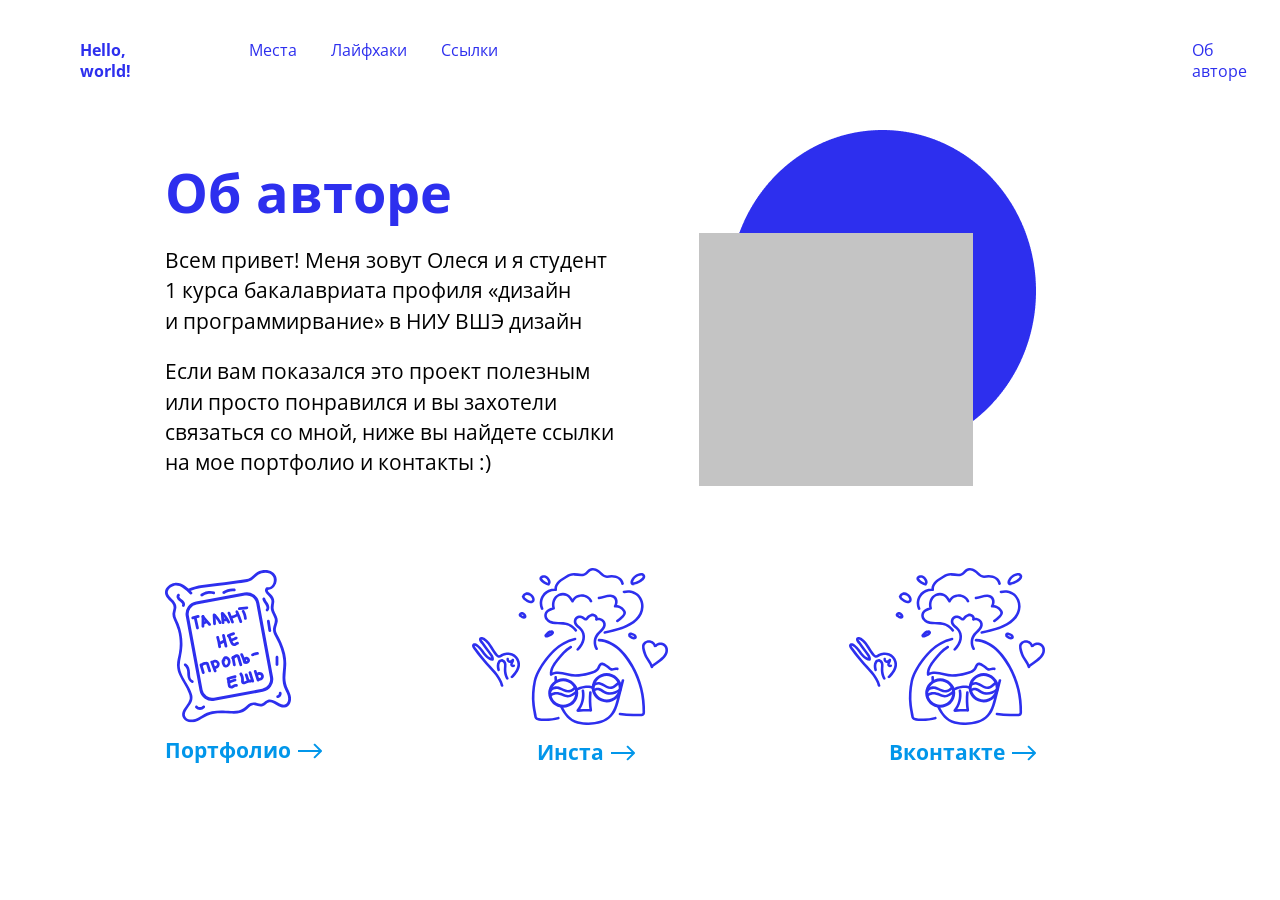
==== author.html @ 7f5475c9 "add last pages" ====
<!DOCTYPE html>
<html lang="en">
<head>
    <meta charset="UTF-8">
    <meta name="viewport" content="width=device-width, initial-scale=1.0">
    <meta http-equiv="X-UA-Compatible" content="ie=edge">
    <title>About author</title>
    <link rel="stylesheet" href="./css/author.css">
</head>
<body>
    <nav>
        <ul>
            <li class="nav-list-item">
                <a href="./index1.html" class="first-link">Hello, world!</a>
            </li>
            <li class="nav-list-item">
               <a href="./map.html">Места</a>
            </li>
            <li class="nav-list-item">
               <a href="./hacks.html">Лайфхаки</a>
            </li>
            <li class="nav-list-item">
               <a href="links.html">Ссылки</a>
            </li>
            <li class="nav-list-item">
               <a href="#">Об авторе</a>
            </li>
        </ul>
    </nav>
    <div class="content">
        <div class="content-text">
            <h2>Об авторе</h2>
            <p>Всем привет! Меня зовут Олеся и&nbsp;я&nbsp;студент 
                1&nbsp;курса бакалавриата профиля &laquo;дизайн 
                и&nbsp;программирвание&raquo; в&nbsp;НИУ ВШЭ дизайн</p>
            <p>Если вам показался это проект полезным или просто понравился и&nbsp;вы&nbsp;захотели связаться со&nbsp;мной, ниже вы&nbsp;найдете ссылки на&nbsp;мое портфолио и&nbsp;контакты :)</p>
        </div>
        <div class="content-pic">
            <img src="./img/my-photo.png" alt="" class="photo-img">
            <img src="./img/Ellipse.png" alt="" class="illustr-img">
        </div>
    </div>
    <div class="links">
        <ul class="links-block">
            <li class="links-block-item">
                <img src="./img/frame-two.svg" alt="">
                <a href="">Портфолио</a>
            </li>
            <li class="links-block-item">
                <img src="./img/boom.svg" alt="">
                <a href="">Инста</a>
            </li>
            <li class="links-block-item">
                <img src="./img/boom.svg" alt="">
                <a href="">Вконтакте</a>
            </li>
        </ul>
    </div>
</body>
</html>
---- css/author.css ----
@import "layout.css";
ul .nav-list-item a  {
    color: #2D2FEE;
}
.content,
.links {
    width: 950px;
    margin: 0 auto;
}
.content {
    margin-top: 80px;
    display: flex;
}
.content-text {
    width: 460px;
    margin-right: 74px;
}
.photo-img {
    position: absolute;
    margin-top: 73px;
}
.illustr-img {
    margin-top: -30px;
    margin-left: 30px;
}
.links {
    margin-top: 90px;
}
.links-block {
    display: flex;
    align-items: center;;
}
.links-block-item {
    display: flex;
    flex-direction: column;
    text-align: center;
    margin-right: 181px;
}
.links-block-item img + a {
    margin-top: 17px;
}
.links-block-item a:after {
    content:"";
    background-image: url(../img/small-arrow.svg);
    width: 24px;
    height: 16px;
    position: absolute;
    margin-left: 7px;
    margin-top: 3px;
}
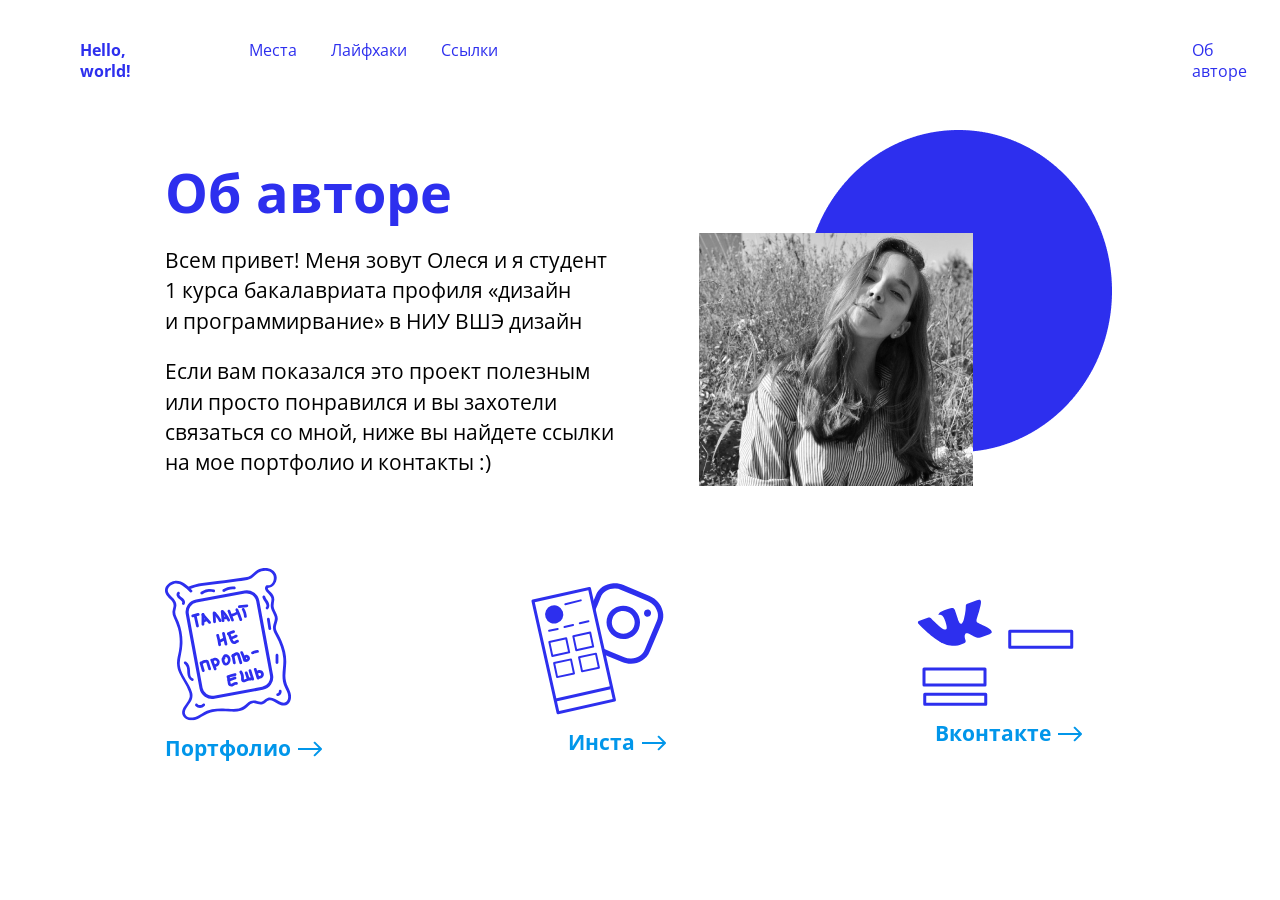
==== commit d10a237d: "last" ====
--- a/author.html
+++ b/author.html
@@ -36,7 +36,7 @@
             <p>Если вам показался это проект полезным или просто понравился и&nbsp;вы&nbsp;захотели связаться со&nbsp;мной, ниже вы&nbsp;найдете ссылки на&nbsp;мое портфолио и&nbsp;контакты :)</p>
         </div>
         <div class="content-pic">
-            <img src="./img/my-photo.png" alt="" class="photo-img">
+            <img src="./img/me.png" alt="" class="photo-img">
             <img src="./img/Ellipse.png" alt="" class="illustr-img">
         </div>
     </div>
@@ -44,15 +44,15 @@
         <ul class="links-block">
             <li class="links-block-item">
                 <img src="./img/frame-two.svg" alt="">
-                <a href="">Портфолио</a>
+                <a href="https://portfolio.hse.ru/Student/12804">Портфолио</a>
             </li>
             <li class="links-block-item">
-                <img src="./img/boom.svg" alt="">
-                <a href="">Инста</a>
+                <img src="./img/inst-link.svg" alt="">
+                <a href="https://www.instagram.com/chikiriau/?hl=ru">Инста</a>
             </li>
             <li class="links-block-item">
-                <img src="./img/boom.svg" alt="">
-                <a href="">Вконтакте</a>
+                <img src="./img/vk-link.svg" alt="">
+                <a href="https://vk.com/shev.olesya">Вконтакте</a>
             </li>
         </ul>
     </div>
--- a/css/author.css
+++ b/css/author.css
@@ -21,7 +21,7 @@
 }
 .illustr-img {
     margin-top: -30px;
-    margin-left: 30px;
+    margin-left: 106px;
 }
 .links {
     margin-top: 90px;
@@ -34,7 +34,7 @@
     display: flex;
     flex-direction: column;
     text-align: center;
-    margin-right: 181px;
+    margin-right: 240px;
 }
 .links-block-item img + a {
     margin-top: 17px;
